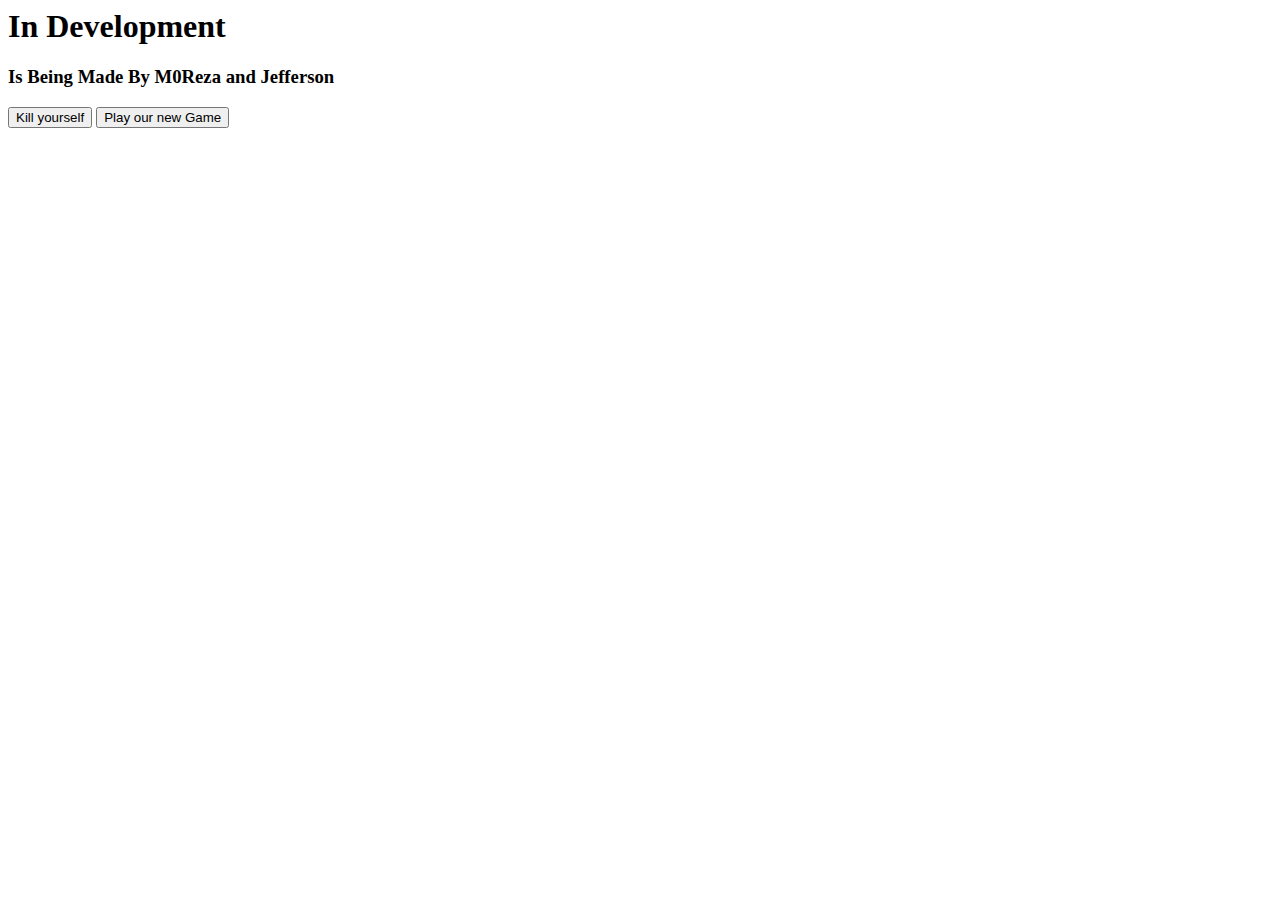
==== index.html @ 96310ff7 "Add files via upload" ====
<html>
    <head>
        <style>
            @keyframes death {
                0% {
                    background-color: white;
                    transform: rotateZ(0deg) scale(1);
                }
                100% {
                    background-color: red;
                    transform: rotateZ(1800deg) scale(0.001);
                }
            }
            .killed {
                animation-duration: 30s;
                animation-name: death;
                animation-fill-mode: forwards;
            }
            .killed * {
                animation-duration: 30s;
                animation-name: death;
                animation-fill-mode: forwards;
            }
        </style>
    </head>
    <body id="body">
        <h1>In Development</h1>
        <h3>Is Being Made By M0Reza and Jefferson</h3>
        <button onclick="document.getElementById('body').className = 'killed'">Kill yourself</button>
        <button onclick="window.location.href='https://sitedevduo.github.io/Games/merge_elements'">Play our new Game</button>
    </body>
</html>
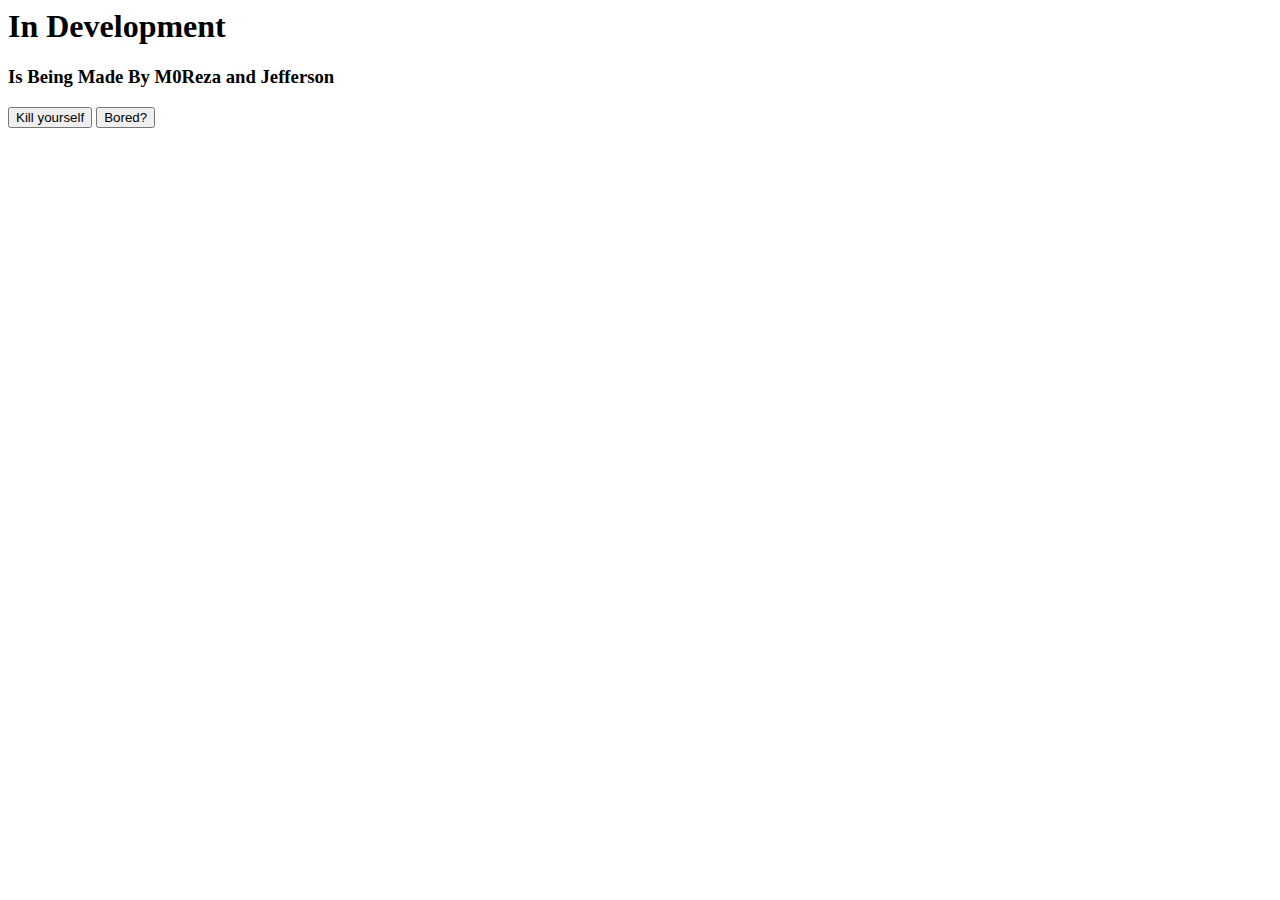
==== commit f834647d: "Add files via upload" ====
--- a/index.html
+++ b/index.html
@@ -27,6 +27,6 @@
         <h1>In Development</h1>
         <h3>Is Being Made By M0Reza and Jefferson</h3>
         <button onclick="document.getElementById('body').className = 'killed'">Kill yourself</button>
-        <button onclick="window.location.href='https://sitedevduo.github.io/Games/merge_elements'">Play our new Game</button>
+        <button onclick="alert(`this is a game like little alchemy\ncombine elements and get new elements and progress :)`);window.location.href='https://sitedevduo.github.io/Games/merge_elements'">Bored?</button>
     </body>
 </html>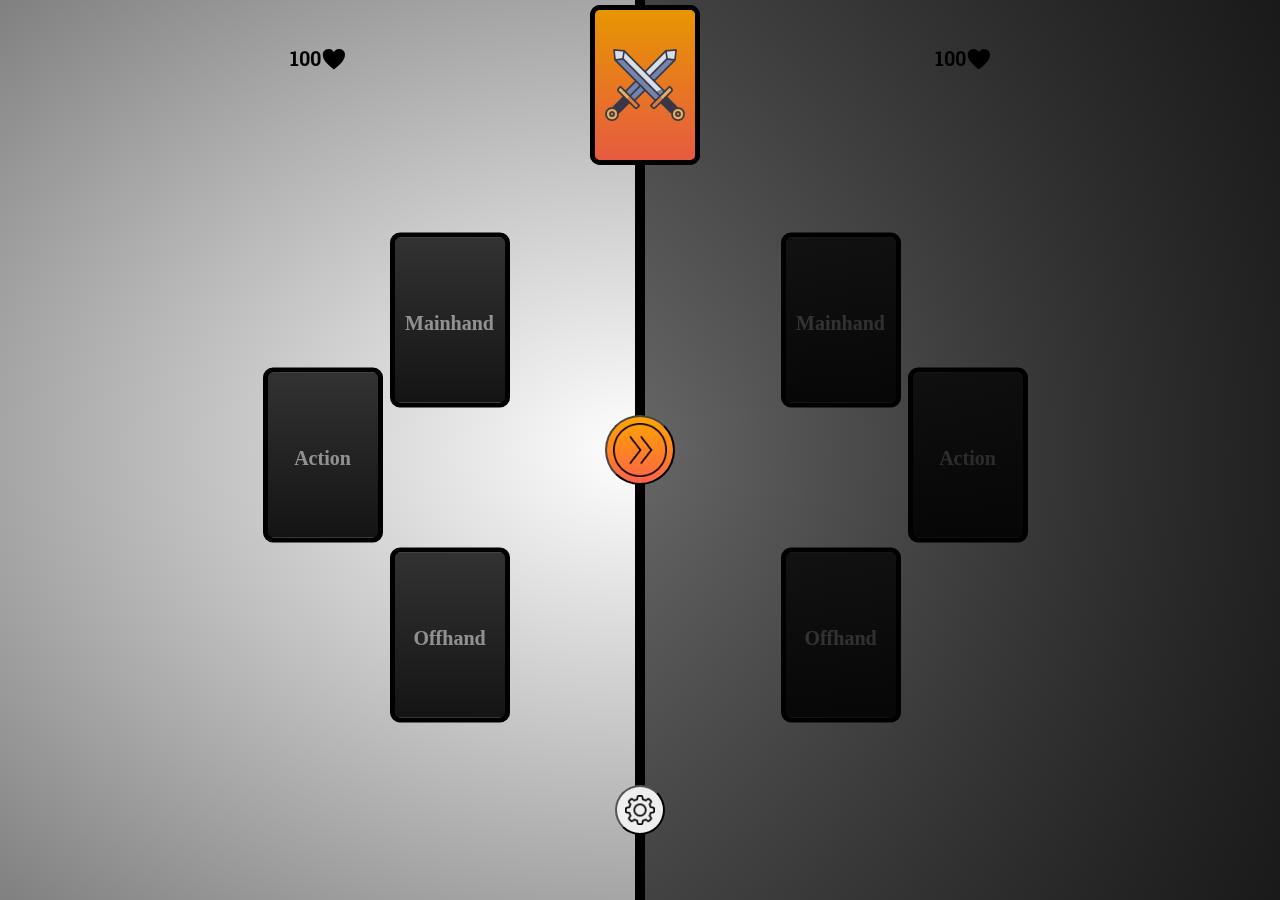
==== commit 93238587: "Add files via upload" ====
--- a/index.html
+++ b/index.html
@@ -1,32 +1,55 @@
 <html>
     <head>
-        <style>
-            @keyframes death {
-                0% {
-                    background-color: white;
-                    transform: rotateZ(0deg) scale(1);
+        <link rel="preconnect" href="https://fonts.googleapis.com">
+        <link rel="preconnect" href="https://fonts.gstatic.com" crossorigin>
+        <link href="https://fonts.googleapis.com/css2?family=Roboto+Slab:wght@300&display=swap" rel="stylesheet">
+        <link href="https://fonts.googleapis.com/css2?family=Noto+Emoji:wght@300..700&display=swap" rel="stylesheet">
+        <link href="https://fonts.googleapis.com/css2?family=Archivo:ital,wght@0,100..900;1,100..900&display=swap" rel="stylesheet">
+        <link href="index.css" rel="stylesheet">
+        <script src="index.js"></script>
+    </head>
+    <body>
+        <div class="technicalbackground" id="technicalbackground">
+        <div class="leftside" id="leftside">
+            <h4 id="lefthealth">100<p>♥</p></h4>
+            <div class="left_offhand" id="left_offhand"><h3>Offhand</h3></div>
+            <div class="left_mainhand" id="left_mainhand"><h3>Mainhand</h3></div>
+            <div class="left_action" id="left_action"><h3>Action</h3></div>
+            <div class="leftcards" id="leftcards">
+            </div>
+        </div>
+        <div class="rightside" id="rightside">
+            <h4 id="righthealth">100<p>♥</p></h4>
+            <div class="right_action" id="right_action"><h3>Action</h3></div>
+            <div class="right_offhand" id="right_offhand"><h3>Offhand</h3></div>
+            <div class="right_mainhand" id="right_mainhand"><h3>Mainhand</h3></div>
+            <div class="rightcards" id="rightcards">
+            </div>
+        </div>
+        <button class="nxtrnd" onclick="nextround()">
+            <img src="nxtrnd.png">
+        </button>
+        <button class="infobut" onclick="infobutton()"><img src="info.png"></button>
+        <script>
+            addEventListener("mousemove",(e)=>{
+                if (pickmeup != "")
+                {
+                    if (pickmeuplogic) {
+                        if (e.clientX-50 > window.innerWidth/2)
+                        document.getElementById(pickmeup).style = `transform: translateX(-50%) translateY(-50%); position: absolute; left:${e.clientX-window.innerWidth/2}px; top:${e.clientY}px`
+                    } else {
+                        if (e.clientX+50 < window.innerWidth/2)
+                            document.getElementById(pickmeup).style = `transform: translateX(-50%) translateY(-50%); position: absolute; left:${e.clientX}px; top:${e.clientY}px`
+                    }
                 }
-                100% {
-                    background-color: red;
-                    transform: rotateZ(1800deg) scale(0.001);
-                }
-            }
-            .killed {
-                animation-duration: 30s;
-                animation-name: death;
-                animation-fill-mode: forwards;
-            }
-            .killed * {
-                animation-duration: 30s;
-                animation-name: death;
-                animation-fill-mode: forwards;
-            }
-        </style>
-    </head>
-    <body id="body">
-        <h1>In Development</h1>
-        <h3>Is Being Made By M0Reza and Jefferson</h3>
-        <button onclick="document.getElementById('body').className = 'killed'">Kill yourself</button>
-        <button onclick="alert(`this is a game like little alchemy\ncombine elements and get new elements and progress :)`);window.location.href='https://sitedevduo.github.io/Games/merge_elements'">Bored?</button>
+            })
+            document.getElementById("technicalbackground").append(logocard())
+            document.getElementById("technicalbackground").style.transform = `scale(${SETTINGS_Scale})`
+            document.getElementById("technicalbackground").style.filter = `brightness(${SETTINGS_Brightness}) contrast(${SETTINGS_Contrast})`
+            document.getElementById("technicalbackground").style.width = `${SETTINGS_Width}px` 
+            document.getElementById("technicalbackground").style.height = `${SETTINGS_Height}px` 
+            nextround()
+        </script>
+        </div>
     </body>
 </html>--- a/index.css
+++ b/index.css
@@ -0,0 +1,392 @@
+    .technicalbackground {
+    background-image: radial-gradient(white,gray);
+    left:0px;
+    top:0px;
+    position: absolute;
+    margin: 0px;
+    padding: 0px;
+}
+.card {
+    width: 100px;
+    height: 150px;
+    background-color: white;
+    border: 5px solid black;
+    display: inline-block;
+    overflow:hidden;
+    margin: 5px;
+    border-radius: 10px;
+}
+.rightsideoverlay, .leftsideoverlay {
+    width: 100%;
+    height: 100%;
+    position: absolute;
+}
+.rightsideoverlay {
+    background-image: linear-gradient(to left,rgba(0,0,0,0.8),rgba(0,0,0,0.6));
+}
+.leftsideoverlay {
+    background-image: linear-gradient(to right,rgba(0,0,0,0.8),rgba(0,0,0,0.6));
+}
+.left_offhand, .right_offhand, .left_mainhand, .right_mainhand, .left_action, .right_action {
+    position: absolute;
+    transform: translateX(-50%) translateY(-50%);
+    display: flex;
+    background-image: linear-gradient(to bottom, rgb(50,50,50), rgb(20,20,20));
+    width: 110px;
+    height: 165px;
+    border: 5px solid black;
+    display: inline-block;
+    overflow:hidden;
+    margin: 5px;
+    border-radius: 10px;
+}
+.left_offhand h3, .right_offhand h3, .left_mainhand h3, .right_mainhand h3, .left_action h3, .right_action h3 {
+    font-size: 20px;
+    position: absolute;
+    left: 50%;
+    top: 40%;
+    transform: translateX(-50%) translateY(-50%);
+    z-index: 0;
+    color: rgba(255,255,255,0.5);
+}
+.left_offhand .card, .right_offhand .card, .left_mainhand .card, .right_mainhand .card, .left_action .card, .right_action .card {
+    z-index: -1;
+    margin: auto;
+}
+.left_action, .right_action {
+    top: 50%;
+}
+.left_action {
+    left:50%
+}
+.right_action {
+    left:50%
+}
+.left_offhand, .left_mainhand {
+    left: 70%;
+}
+.right_offhand, .right_mainhand {
+    left: 30%;
+}
+.left_mainhand, .right_mainhand {
+    top: 35%;
+}
+.left_offhand, .right_offhand {
+    top: 70%;
+}
+.card_upperpart {
+    width: 100%;
+    height: 80%;
+    border-bottom: 5px solid black;
+    box-sizing: border-box;
+}
+.card_upperpart[rarity="legendary"] {background-color: rgb(255,215,0);}
+.card_upperpart[rarity="damageful"] {background-color: red;}
+.card_upperpart[rarity="weapon"] {background-color: purple;}
+.card_upperpart[rarity="other"] {background-color: green;}
+.card_upperpart[rarity="defensive"] {background-color: lightblue;}
+.card_lowerpart {
+    width: 100%;
+    height: 20%;
+    background-color: gray;
+    overflow: hidden;
+    display: flex;
+    align-items: canter;
+}
+.card_imagecontainer {
+    display: flex;
+}
+.card_imagecontainer img {
+    max-height: 62.5px;
+    margin-left: auto;
+    margin-right: auto;
+    margin-top: 10%;
+    width: 90%;
+    max-width: max-content;
+    filter: drop-shadow(1px 1px 1px rgb(50,50,50)) 
+    drop-shadow(-1px -1px 1px rgb(50,50,50));
+}
+.card_upperpart h2 {
+    text-align: center;
+    font-family: "Roboto Slab", serif;
+    font-size: 16px;
+    margin-top: 10%;
+}
+.card_lowerpart h2 {
+    display: inline-block;
+    font-family: "Noto Emoji", sans-serif;
+    font-weight: 900;
+    font-size: 10px;
+    margin: auto
+}
+.infobut {
+    font-family: "Noto Emoji", sans-serif;
+    font-size: 30px;
+    width: 50px;
+    height: 50px;
+    transform: translateX(-50%) translateY(-50%);
+    top:90%;
+    left: 50%;
+    border-radius: 50px;
+    position: absolute;
+    display: flex;
+} 
+.infobut img {
+    width: 30px;
+    height: 30px;
+    margin: auto;
+}
+.card_lowerpart p {
+    display: inline-block;
+    font-family: "Roboto Slab", serif;
+    font-weight: 1000;
+    font-size: 10px;
+}
+.actioncard_upper {
+    width: 100%;
+    height: 20%;
+    border-bottom: 5px solid black;
+    box-sizing: border-box;
+    background-color: gray;
+    display: flex;
+}
+.actioncard_upper h2 {
+    font-family: "Roboto Slab", serif;
+    font-size: 10px;
+    display: inline-block;
+    margin: auto;
+}
+.actioncard_lower {
+    width: 100%;
+    height: 20%;
+    border-top: 5px solid black;
+    box-sizing: border-box;
+    display: flex;
+    background-color: gray;
+}
+.actioncard_lower p {
+    font-family: "Roboto Slab", serif;
+    font-size: 6px;
+    font-weight: 1000;
+    display: inline-block;
+    text-align: center;
+    margin-top: 2.5px;
+    font-family: "Archivo", sans-serif;
+}
+.actioncard_middle {
+    width: 100%;
+    height: 60%;
+    display: flex;
+}
+.actioncard_middle img {
+    width: 80%;
+    height: fit-content;
+    margin: auto;
+}
+.cardoverlay {
+    width: 100%;
+    height: 100%;
+    background-color: rgba(20,20,20,0.1);
+    z-index: 999;
+    transform: translateY(-100%);
+    cursor: grab;
+}
+.cardoverlay:hover {
+    background-color: transparent;
+}
+.LogoCardEntirely {
+    width: 100%;
+    height: 100%;
+    display: flex;
+    background-image: linear-gradient(to bottom,orange,tomato);
+}
+.LogoCardEntirely img {
+    width: 80%;
+    height: fit-content;
+    margin: auto;
+}
+.leftside {
+    width: 50%;
+    height: 100%;
+    display: inline-block;
+    position: absolute;
+    top: 0px;
+    left: 0px;
+    background-color: transparent;
+    box-sizing: border-box;
+    border-right: 5px solid black;
+}
+.rightside {
+    width: 50%;
+    box-sizing: border-box;
+    height: 100%;
+    display: inline-block;
+    position: absolute;
+    top: 0px;
+    left: 50%;
+    background-color: transparent;
+    border-left: 5px solid black;
+}
+@keyframes appear {
+    0% {
+        opacity:0;
+    }
+    100% {
+        opacity: 1;
+    }
+}
+.resultoverlayleft, .resultoverlayright {
+    width: 50%;
+    height: 100%;
+    position: absolute;
+    display: flex;
+    z-index: 100;
+    box-sizing: border-box;
+    background-color: rgba(150,150,150,0.9);
+    border-left: 5px solid black;
+    border-right: 5px solid black;
+    animation-name: appear;
+    animation-duration: 1s;
+    animation-fill-mode: forwards;
+    animation-iteration-count: 1;
+}
+.retrybutton {
+    width: 200px;
+    height: 200px;
+    border-radius: 60px;
+    left: 50%;
+    top:50%;
+    z-index: 1005;
+    border: 5px solid black;
+    position: absolute;
+    transform: translateX(-50%) translateY(-50%);
+    background-color: orange;
+    animation-name: appear;
+    animation-duration: 1s;
+    animation-fill-mode: forwards;
+    animation-iteration-count: 1;
+}
+.retrybutton:hover img {
+    transition: 500ms;
+    transform: rotate(360);
+}
+.retrybutton:hover {
+    border: 5px solid gray;
+    background-color: orangered;
+}
+.retrybutton img {
+    transition: 500ms;
+    width: 80%;
+    height: 80%;
+    transform: rotate(-360);
+}
+.resultoverlayleft div, .resultoverlayright div{
+    margin: auto;
+    display: inline-flex;
+}
+.resultoverlayleft h1, .resultoverlayright h1{
+    text-align: center;
+    display: inline-block;
+    font-family: "Archivo", sans-serif;
+    font-size: 50px;
+}
+.resultoverlayright {
+    left: 50%;
+}
+.resultoverlayleft {
+    left: 0px;
+}
+.logocardpos {
+    position: absolute;
+    left: 50%;
+    top: 80px;
+    transform: translateX(-50%) translateY(-50%);
+}
+.leftcards {
+    position: absolute;
+    left: 0%;
+    height: 100%;
+    width: 35%;
+    overflow: auto;
+}
+.rightcards {
+    position: absolute;
+    left: 65%;
+    height: 100%;
+    width: 35%;
+    overflow: auto;
+    direction: rtl;
+}
+.leftside h4, .rightside h4 {
+    position: absolute;
+    font-family: "Roboto Slab", serif;
+    left: 50%;
+    transform: translateX(-50%);
+    font-size: 20px;
+    display: inline-block;
+}
+.leftside h4 p, .rightside h4 p {
+    font-family: "Noto Emoji", sans-serif;
+    display: inline-block;
+}
+.leftcards::-webkit-scrollbar, .rightcards::-webkit-scrollbar {
+    background-color: black;
+    width: 10px;
+}
+.leftcards::-webkit-scrollbar-thumb, .rightcards::-webkit-scrollbar-thumb {
+    background-color: white;
+    border-radius: 20px;
+}
+.nxtrnd {
+    background-image: linear-gradient(to bottom, orange, tomato);
+    left: 50%;
+    top: 50%;
+    transform: translateX(-50%) translateY(-50%);
+    z-index: 9;
+    position: absolute;
+    width: 70px;
+    height: 70px;
+    border-radius: 70px;
+    border: 2px solid black;
+    border-top: 2px solid rgb(70,70,70);
+    border-left: 2px solid rgb(70,70,70);
+    color: white;
+}
+.nxtrnd img {
+    width: 100%;
+    height: fit-content;
+}
+@keyframes DealDamage {
+    0%{
+        transform: translateY(0px);
+        opacity: 1;
+    }
+    90% {
+        transform: translateY(20px);
+        opacity: 1;
+    }
+    100% {
+        transform: translateY(-10px);
+        opacity: 0;
+    }
+}
+.DamageIndicator {
+    animation-name: DealDamage;
+    animation-duration: 5s;
+    animation-fill-mode: forwards;
+    animation-iteration-count: 1;
+    font-size: 50px;
+    transform: translateX(-50%) translateY(-50%);
+    position: absolute;
+    font-family: "Archivo", sans-serif;
+}
+.nxtrnd:hover {
+    border: 2px solid rgb(50,50,50);
+    border-top: 2px solid rgb(100,100,100);
+    border-left: 2px solid rgb(100,100,100);
+}
+.nxtrnd:active {
+    border: 2px solid rgb(70,70,70);
+    border-top: 2px solid black;
+    border-left: 2px solid black;
+}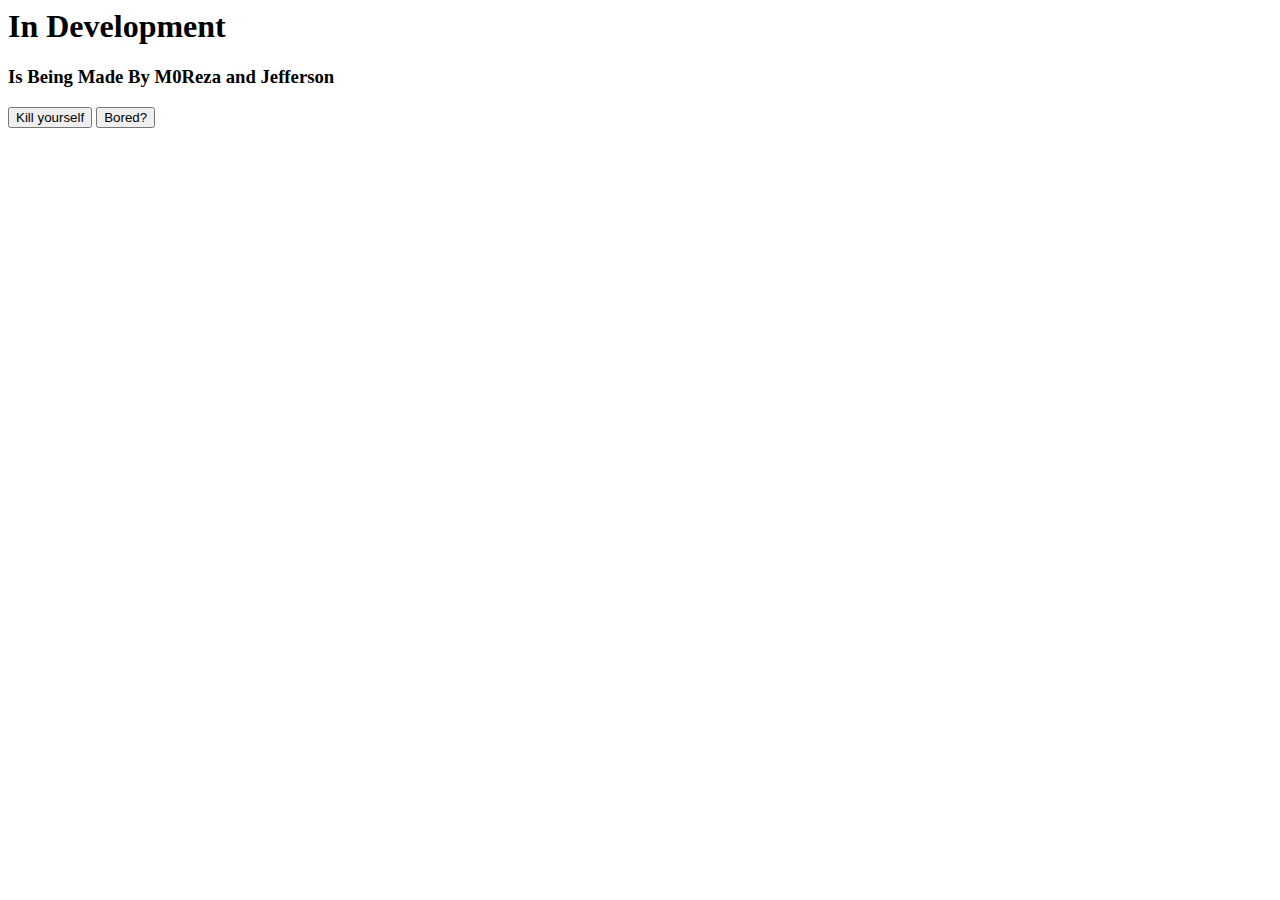
==== commit b308d7eb: "Add files via upload" ====
--- a/index.html
+++ b/index.html
@@ -1,55 +1,32 @@
 <html>
     <head>
-        <link rel="preconnect" href="https://fonts.googleapis.com">
-        <link rel="preconnect" href="https://fonts.gstatic.com" crossorigin>
-        <link href="https://fonts.googleapis.com/css2?family=Roboto+Slab:wght@300&display=swap" rel="stylesheet">
-        <link href="https://fonts.googleapis.com/css2?family=Noto+Emoji:wght@300..700&display=swap" rel="stylesheet">
-        <link href="https://fonts.googleapis.com/css2?family=Archivo:ital,wght@0,100..900;1,100..900&display=swap" rel="stylesheet">
-        <link href="index.css" rel="stylesheet">
-        <script src="index.js"></script>
+        <style>
+            @keyframes death {
+                0% {
+                    background-color: white;
+                    transform: rotateZ(0deg) scale(1);
+                }
+                100% {
+                    background-color: red;
+                    transform: rotateZ(1800deg) scale(0.001);
+                }
+            }
+            .killed {
+                animation-duration: 30s;
+                animation-name: death;
+                animation-fill-mode: forwards;
+            }
+            .killed * {
+                animation-duration: 30s;
+                animation-name: death;
+                animation-fill-mode: forwards;
+            }
+        </style>
     </head>
-    <body>
-        <div class="technicalbackground" id="technicalbackground">
-        <div class="leftside" id="leftside">
-            <h4 id="lefthealth">100<p>♥</p></h4>
-            <div class="left_offhand" id="left_offhand"><h3>Offhand</h3></div>
-            <div class="left_mainhand" id="left_mainhand"><h3>Mainhand</h3></div>
-            <div class="left_action" id="left_action"><h3>Action</h3></div>
-            <div class="leftcards" id="leftcards">
-            </div>
-        </div>
-        <div class="rightside" id="rightside">
-            <h4 id="righthealth">100<p>♥</p></h4>
-            <div class="right_action" id="right_action"><h3>Action</h3></div>
-            <div class="right_offhand" id="right_offhand"><h3>Offhand</h3></div>
-            <div class="right_mainhand" id="right_mainhand"><h3>Mainhand</h3></div>
-            <div class="rightcards" id="rightcards">
-            </div>
-        </div>
-        <button class="nxtrnd" onclick="nextround()">
-            <img src="nxtrnd.png">
-        </button>
-        <button class="infobut" onclick="infobutton()"><img src="info.png"></button>
-        <script>
-            addEventListener("mousemove",(e)=>{
-                if (pickmeup != "")
-                {
-                    if (pickmeuplogic) {
-                        if (e.clientX-50 > window.innerWidth/2)
-                        document.getElementById(pickmeup).style = `transform: translateX(-50%) translateY(-50%); position: absolute; left:${e.clientX-window.innerWidth/2}px; top:${e.clientY}px`
-                    } else {
-                        if (e.clientX+50 < window.innerWidth/2)
-                            document.getElementById(pickmeup).style = `transform: translateX(-50%) translateY(-50%); position: absolute; left:${e.clientX}px; top:${e.clientY}px`
-                    }
-                }
-            })
-            document.getElementById("technicalbackground").append(logocard())
-            document.getElementById("technicalbackground").style.transform = `scale(${SETTINGS_Scale})`
-            document.getElementById("technicalbackground").style.filter = `brightness(${SETTINGS_Brightness}) contrast(${SETTINGS_Contrast})`
-            document.getElementById("technicalbackground").style.width = `${SETTINGS_Width}px` 
-            document.getElementById("technicalbackground").style.height = `${SETTINGS_Height}px` 
-            nextround()
-        </script>
-        </div>
+    <body id="body">
+        <h1>In Development</h1>
+        <h3>Is Being Made By M0Reza and Jefferson</h3>
+        <button onclick="document.getElementById('body').className = 'killed'">Kill yourself</button>
+        <button onclick="alert(`this is a game like little alchemy\ncombine elements and get new elements and progress :)`);window.location.href='https://sitedevduo.github.io/Games/merge_elements'">Bored?</button>
     </body>
 </html>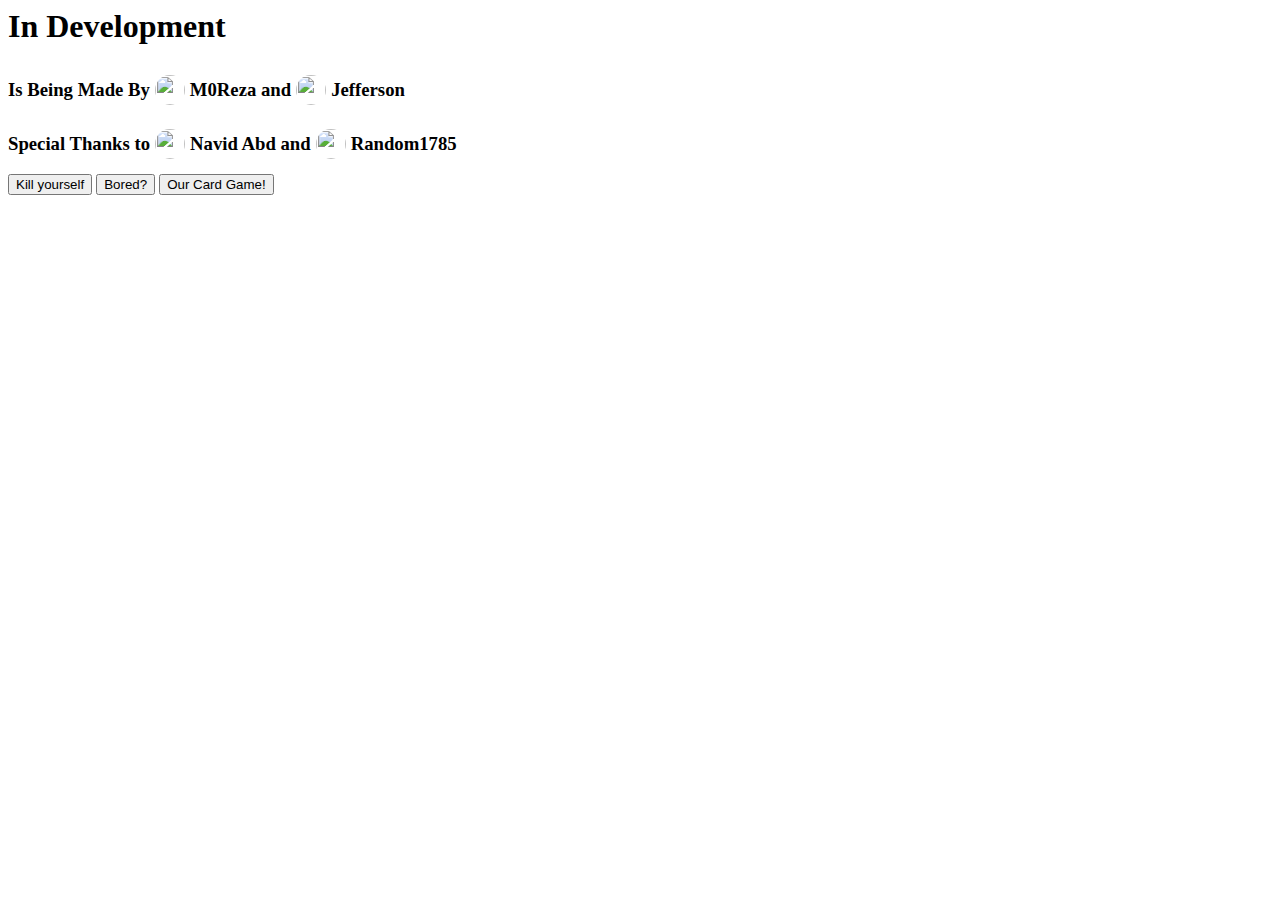
==== commit 436e4424: "Add files via upload" ====
--- a/index.html
+++ b/index.html
@@ -21,12 +21,22 @@
                 animation-name: death;
                 animation-fill-mode: forwards;
             }
+            h3 img {
+                width: 30px;
+                height: 30px;
+                transform: translateY(30%);
+                margin-right: 5px;
+                margin-left: 5px;
+                border-radius: 30px;
+            }
         </style>
     </head>
     <body id="body">
         <h1>In Development</h1>
-        <h3>Is Being Made By M0Reza and Jefferson</h3>
+        <h3>Is Being Made By<img src="https://cdn.discordapp.com/avatars/886536832043597875/8aadaff8cd5636613d37e6cc9e048712.webp">M0Reza and<img src="https://cdn.discordapp.com/avatars/796676246707765248/f1eb9c3c5d2069be83bc81c9f873697f.webp">Jefferson</h3>
+        <h3>Special Thanks to<img src="https://cdn.discordapp.com/avatars/894640544293195796/1588cf8b664a75854b69acfdec9e9669.webp">Navid Abd and<img src="https://cdn.discordapp.com/avatars/765944592003629066/2cebabb1e34d3d087d55c4703aa8e09c.webp">Random1785</h3>
         <button onclick="document.getElementById('body').className = 'killed'">Kill yourself</button>
         <button onclick="alert(`this is a game like little alchemy\ncombine elements and get new elements and progress :)`);window.location.href='https://sitedevduo.github.io/Games/merge_elements'">Bored?</button>
+        <button onclick="window.location.href = `https://sitedevduo.github.io/CardGame`">Our Card Game!</button>
     </body>
 </html>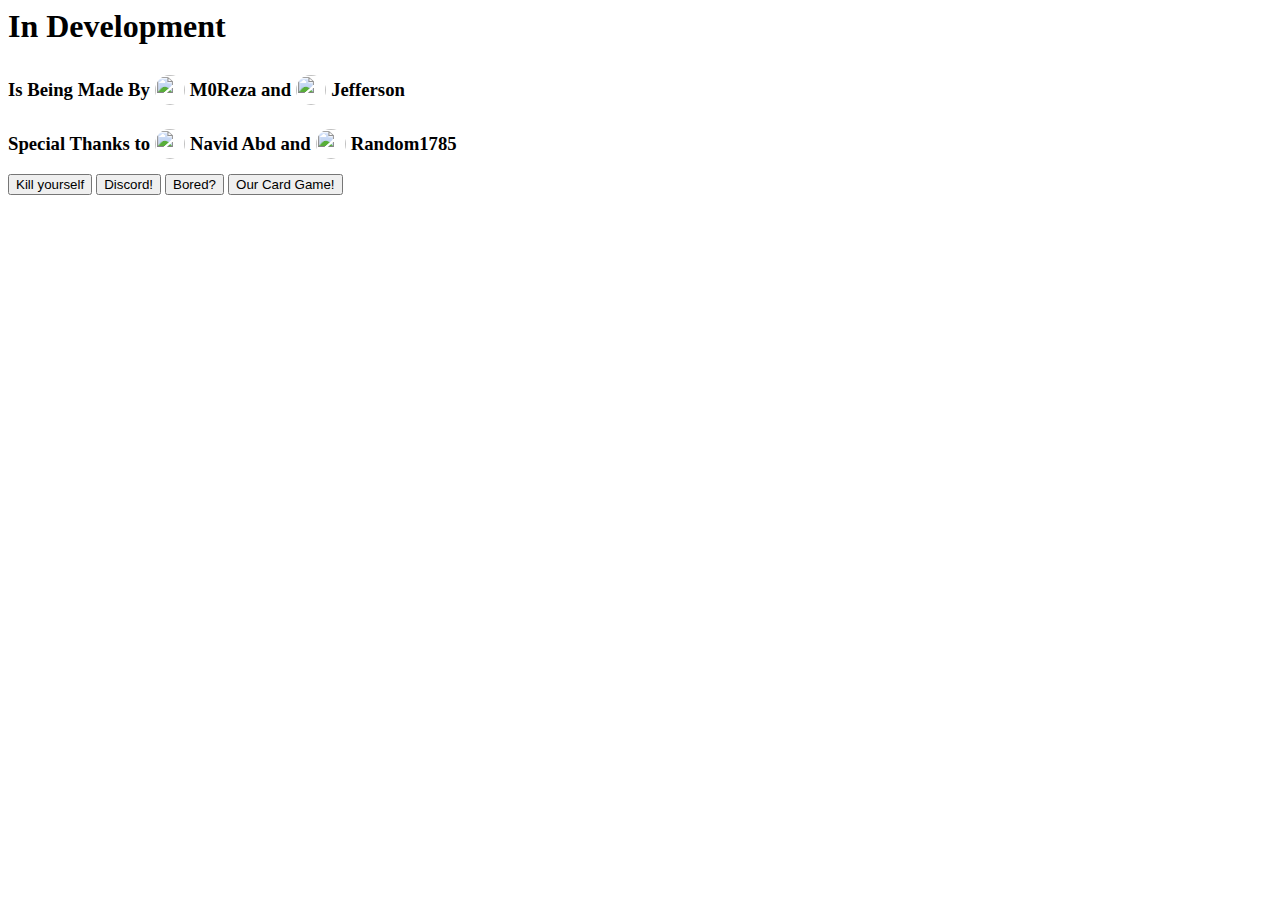
==== commit cc7d2193: "Update index.html" ====
--- a/index.html
+++ b/index.html
@@ -36,7 +36,8 @@
         <h3>Is Being Made By<img src="https://cdn.discordapp.com/avatars/886536832043597875/8aadaff8cd5636613d37e6cc9e048712.webp">M0Reza and<img src="https://cdn.discordapp.com/avatars/796676246707765248/f1eb9c3c5d2069be83bc81c9f873697f.webp">Jefferson</h3>
         <h3>Special Thanks to<img src="https://cdn.discordapp.com/avatars/894640544293195796/1588cf8b664a75854b69acfdec9e9669.webp">Navid Abd and<img src="https://cdn.discordapp.com/avatars/765944592003629066/2cebabb1e34d3d087d55c4703aa8e09c.webp">Random1785</h3>
         <button onclick="document.getElementById('body').className = 'killed'">Kill yourself</button>
+        <button onclick="window.location.href = `https://discord.gg/nJqb2xKCzB`">Discord!</button>
         <button onclick="alert(`this is a game like little alchemy\ncombine elements and get new elements and progress :)`);window.location.href='https://sitedevduo.github.io/Games/merge_elements'">Bored?</button>
-        <button onclick="window.location.href = `https://sitedevduo.github.io/CardGame`">Our Card Game!</button>
+        <button onclick="window.location.href = `https://sitedevduo.github.io/CardGame/start`">Our Card Game!</button>
     </body>
-</html>+</html>
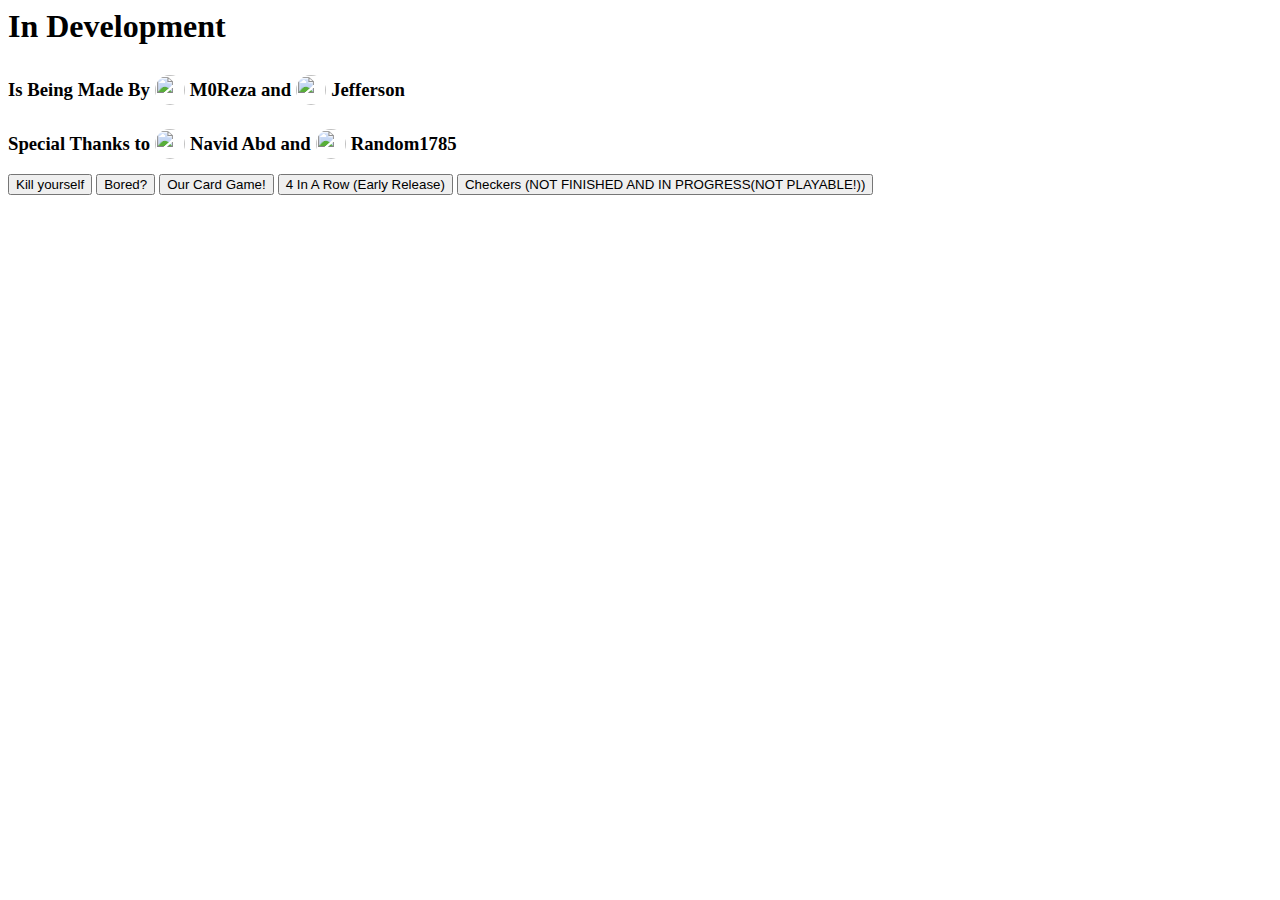
==== commit 8aa88ecf: "bananatic" ====
--- a/index.html
+++ b/index.html
@@ -36,8 +36,9 @@
         <h3>Is Being Made By<img src="https://cdn.discordapp.com/avatars/886536832043597875/8aadaff8cd5636613d37e6cc9e048712.webp">M0Reza and<img src="https://cdn.discordapp.com/avatars/796676246707765248/f1eb9c3c5d2069be83bc81c9f873697f.webp">Jefferson</h3>
         <h3>Special Thanks to<img src="https://cdn.discordapp.com/avatars/894640544293195796/1588cf8b664a75854b69acfdec9e9669.webp">Navid Abd and<img src="https://cdn.discordapp.com/avatars/765944592003629066/2cebabb1e34d3d087d55c4703aa8e09c.webp">Random1785</h3>
         <button onclick="document.getElementById('body').className = 'killed'">Kill yourself</button>
-        <button onclick="window.location.href = `https://discord.gg/nJqb2xKCzB`">Discord!</button>
         <button onclick="alert(`this is a game like little alchemy\ncombine elements and get new elements and progress :)`);window.location.href='https://sitedevduo.github.io/Games/merge_elements'">Bored?</button>
         <button onclick="window.location.href = `https://sitedevduo.github.io/CardGame/start`">Our Card Game!</button>
+        <button onclick="window.location.href = `https://sitedevduo.github.io/Games/4inarow`">4 In A Row (Early Release)</button>
+        <button onclick="window.location.href = `https://sitedevduo.github.io/Games/checkers`">Checkers (NOT FINISHED AND IN PROGRESS(NOT PLAYABLE!))</button>
     </body>
-</html>
+</html>